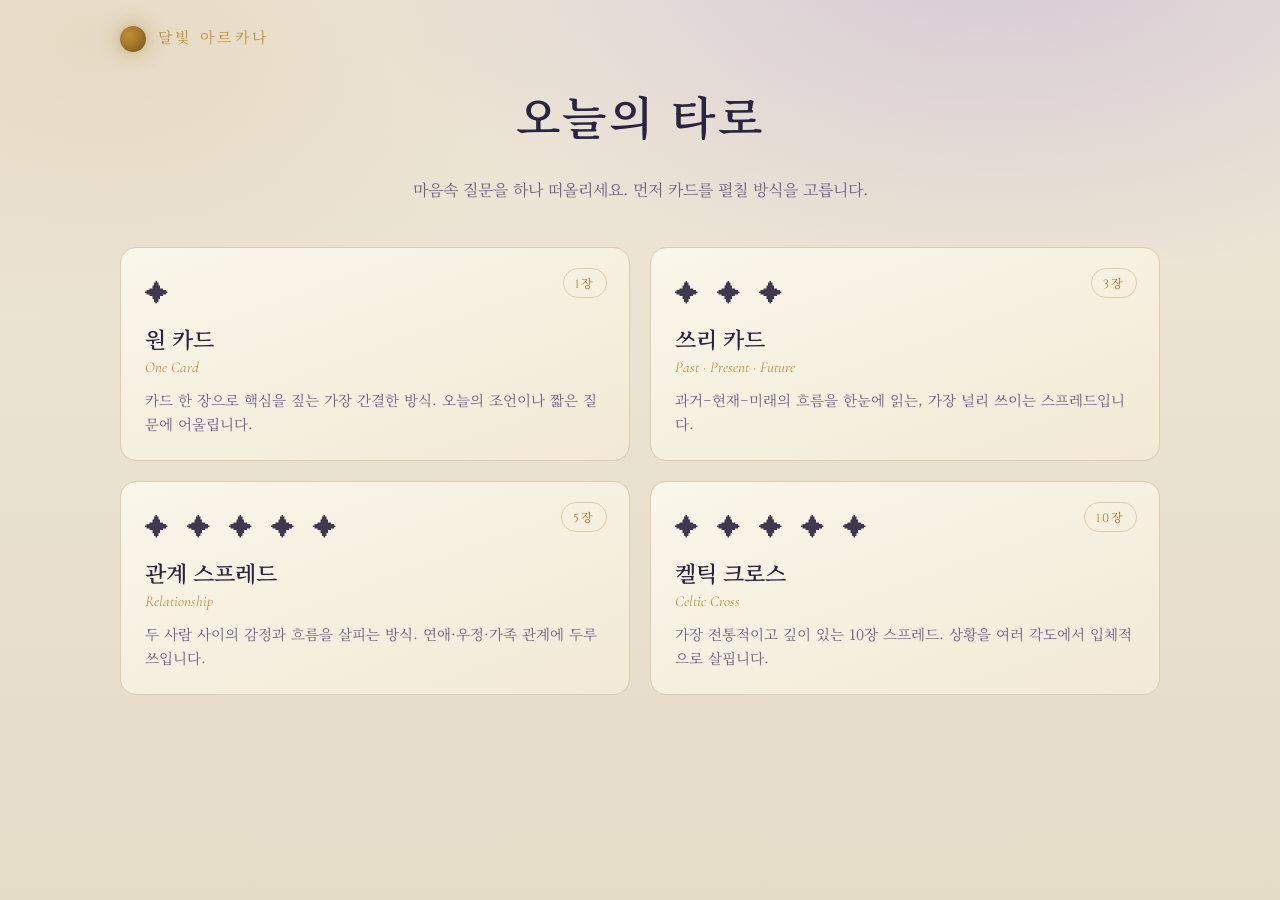
==== index.html @ e60c1a77 "HTML·CSS·JS 파일 분리 및 정리 - 단일 index.html 을 index.html / css/style.css / js/data.js / js/app.js 로 분리 - " ====
<!doctype html>
<html lang="ko">
<head>
<meta charset="utf-8">
<meta name="viewport" content="width=device-width, initial-scale=1">
<title>달빛 아르카나</title>
<meta name="description" content="스프레드를 고르고 고민을 적은 뒤, 카드를 직접 뽑아 한 장씩 해석과 총평을 받아보는 타로 리딩 사이트.">
<link rel="preconnect" href="https://fonts.googleapis.com">
<link rel="preconnect" href="https://fonts.gstatic.com" crossorigin>
<link href="https://fonts.googleapis.com/css2?family=Cinzel:wght@500;600&family=Cormorant+Garamond:ital,wght@0,500;0,600;1,500;1,600&family=Noto+Serif+KR:wght@300;400;600&family=Noto+Sans+KR:wght@400;500;700&display=swap" rel="stylesheet">
<link rel="stylesheet" href="css/style.css">
</head>
<body>
<div class="wrap">
  <header>
    <div class="brand"><span class="moon" aria-hidden="true"></span>달빛 아르카나</div>
    <button class="home-link" id="homeBtn" hidden>처음으로</button>
  </header>

  <!-- 1. 스프레드 선택 -->
  <section class="screen active" id="screen-spread">
    <div class="intro">
      <h1>오늘의 타로</h1>
      <p class="lede">마음속 질문을 하나 떠올리세요. 먼저 카드를 펼칠 방식을 고릅니다.</p>
    </div>
    <div class="spreads" id="spreadGrid"></div>
  </section>

  <!-- 2. 주제 입력 -->
  <section class="screen" id="screen-topic">
    <div class="topic-wrap panel">
      <div class="eyebrow" id="topicTag"></div>
      <h2 id="topicName"></h2>
      <p class="lede" id="topicDesc"></p>
      <ul class="pos-preview" id="topicPositions"></ul>
      <label class="field-label" for="topicInput">지금의 상황 · 고민거리</label>
      <textarea id="topicInput" placeholder="예) 지금 다니는 회사를 그만두고 새 일을 시작해도 될지 고민입니다. / 그 사람과의 관계가 앞으로 어떻게 흘러갈지 궁금해요."></textarea>
      <div class="btn-row">
        <button class="btn" id="startBtn">카드 펼치기</button>
        <button class="btn ghost" id="backToSpread">다른 방식 고르기</button>
      </div>
    </div>
  </section>

  <!-- 3. 카드 고르기 -->
  <section class="screen" id="screen-pick">
    <div class="pick-head">
      <div>
        <div class="eyebrow" id="pickTag"></div>
        <h2 id="pickName" style="font-size:24px"></h2>
      </div>
      <div class="progress" id="pickProgress"></div>
    </div>
    <div class="slots" id="slotRow"></div>

    <div id="shuffleBox">
      <div class="shuffle-stage" id="shuffleStage" aria-hidden="true">
        <div class="s-card"><div class="cardback"><span>✦</span></div></div>
        <div class="s-card"><div class="cardback"><span>✦</span></div></div>
        <div class="s-card"><div class="cardback"><span>✦</span></div></div>
        <div class="s-card"><div class="cardback"><span>✦</span></div></div>
        <div class="s-card"><div class="cardback"><span>✦</span></div></div>
        <div class="s-card"><div class="cardback"><span>✦</span></div></div>
        <div class="s-card"><div class="cardback"><span>✦</span></div></div>
      </div>
      <p class="shuffle-note" id="shuffleNote">카드를 섞는 중…</p>
    </div>

    <div id="fanBox" hidden>
      <div class="fan-scroll"><div class="fan" id="fan"></div></div>
      <p class="fan-hint" id="fanHint">카드를 좌우로 넘겨 보고, 마음이 가는 카드를 고르세요.</p>
      <div class="btn-row" style="justify-content:center">
        <button class="btn" id="revealBtn" disabled>해석 보기</button>
        <button class="btn ghost" id="reshuffleBtn">다시 섞기</button>
      </div>
    </div>
  </section>

  <!-- 4. 해석 -->
  <section class="screen" id="screen-reading">
    <div class="reading-head">
      <div class="eyebrow" id="readTag"></div>
      <h2 id="readName"></h2>
      <div class="reading-topic" id="readTopic"></div>
      <div class="skip-row"><button class="btn ghost" id="skipBtn">전체 해석 바로 보기</button></div>
    </div>
    <div id="readingList"></div>
    <div class="summary" id="summaryBox">
      <div class="eyebrow">총평</div>
      <h2>카드가 전하는 전체 흐름</h2>
      <div id="summaryText"></div>
    </div>
    <div class="reading-actions">
      <button class="btn" id="againBtn">새로운 질문으로 다시 보기</button>
    </div>
  </section>
</div>

<script src="js/data.js"></script>
<script src="js/app.js"></script>
</body>
</html>
---- css/style.css ----
:root{
  --bg:#141019; --bg2:#0d0a13; --surface:#1e1830; --surface2:#281f3d; --line:#3b3055;
  --ink:#ece7f5; --muted:#a99cc4; --gold:#cda75a; --gold-bright:#edcb7d;
  --shadow:rgba(0,0,0,.55);
  --suit-major:#8360c9; --suit-wands:#c65a38; --suit-cups:#3f7fc4; --suit-swords:#7f8a9e; --suit-pentacles:#4a9e6f;
  --f-display:'Cinzel','Noto Serif KR',serif;
  --f-card:'Cormorant Garamond','Noto Serif KR',serif;
  --f-body:'Noto Serif KR',Georgia,'Times New Roman',serif;
  --f-ui:'Noto Sans KR',system-ui,-apple-system,sans-serif;
}
@media (prefers-color-scheme: light){
  :root:not([data-theme="dark"]){
    --bg:#efe8d9; --bg2:#e4dcc7; --surface:#faf6ea; --surface2:#f2ead6; --line:#dccdac;
    --ink:#2b2440; --muted:#6d6285; --gold:#a5762c; --gold-bright:#c18f36;
    --shadow:rgba(90,68,24,.18);
  }
}
:root[data-theme="light"]{
  --bg:#efe8d9; --bg2:#e4dcc7; --surface:#faf6ea; --surface2:#f2ead6; --line:#dccdac;
  --ink:#2b2440; --muted:#6d6285; --gold:#a5762c; --gold-bright:#c18f36;
  --shadow:rgba(90,68,24,.18);
}

*{box-sizing:border-box}
html,body{margin:0}
body{
  background:
    radial-gradient(1100px 600px at 78% -8%, color-mix(in srgb, var(--suit-major) 24%, transparent), transparent 60%),
    radial-gradient(900px 520px at 8% 4%, color-mix(in srgb, var(--gold) 12%, transparent), transparent 55%),
    linear-gradient(var(--bg), var(--bg2));
  background-attachment:fixed;
  color:var(--ink); font-family:var(--f-body); line-height:1.7;
  min-height:100vh; -webkit-font-smoothing:antialiased;
}
.wrap{max-width:1080px; margin:0 auto; padding:26px 20px 90px}

/* ---- header ---- */
header{display:flex; align-items:center; justify-content:space-between; gap:16px; margin-bottom:30px}
.brand{display:flex; align-items:center; gap:12px; font-family:var(--f-display); letter-spacing:.22em;
  font-size:15px; color:var(--gold-bright); text-transform:uppercase}
.brand .moon{width:26px;height:26px;border-radius:50%;
  background:radial-gradient(circle at 34% 34%, var(--gold-bright), var(--gold) 45%, #6b4e1e 100%);
  box-shadow:0 0 18px color-mix(in srgb, var(--gold) 55%, transparent)}
.home-link{font-family:var(--f-ui); font-size:12.5px; letter-spacing:.14em; text-transform:uppercase;
  color:var(--muted); background:none; border:1px solid var(--line); border-radius:999px;
  padding:7px 15px; cursor:pointer; transition:.2s}
.home-link:hover{color:var(--ink); border-color:var(--gold)}
.home-link[hidden]{display:none}

h1,h2,h3{font-family:var(--f-display); font-weight:600; text-wrap:balance; margin:0}
.eyebrow{font-family:var(--f-ui); font-size:12px; letter-spacing:.32em; text-transform:uppercase;
  color:var(--gold); margin-bottom:14px}
.lede{color:var(--muted); font-size:16px; max-width:56ch}

.screen{display:none; animation:fade .5s ease}
.screen.active{display:block}
@keyframes fade{from{opacity:0; transform:translateY(10px)} to{opacity:1; transform:none}}

/* ---- spread selection ---- */
.intro{text-align:center; margin-bottom:44px}
.intro h1{font-size:clamp(30px,5vw,46px); letter-spacing:.06em}
.intro .lede{margin:16px auto 0}
.spreads{display:grid; grid-template-columns:repeat(2,1fr); gap:20px}
@media (max-width:640px){.spreads{grid-template-columns:1fr}}
.spread-card{position:relative; text-align:left; cursor:pointer; color:inherit;
  background:linear-gradient(160deg, var(--surface), var(--surface2));
  border:1px solid var(--line); border-radius:16px; padding:26px 24px 24px;
  font-family:inherit; transition:transform .22s ease, border-color .22s ease, box-shadow .22s ease}
.spread-card:hover{transform:translateY(-4px); border-color:var(--gold);
  box-shadow:0 18px 40px -22px var(--shadow)}
.spread-card:focus-visible{outline:2px solid var(--gold-bright); outline-offset:3px}
.spread-card .count{position:absolute; top:20px; right:22px; font-family:var(--f-display);
  font-size:12px; letter-spacing:.16em; color:var(--gold); border:1px solid var(--line);
  border-radius:999px; padding:5px 11px}
.spread-card .glyphs{font-size:24px; letter-spacing:6px; margin-bottom:14px; opacity:.9}
.spread-card h3{font-size:22px; margin-bottom:2px}
.spread-card .tag{font-family:var(--f-card); font-style:italic; font-size:15px; color:var(--gold-bright); margin-bottom:12px}
.spread-card p{margin:0; font-size:14.5px; color:var(--muted); line-height:1.65}

/* ---- topic ---- */
.panel{background:linear-gradient(160deg,var(--surface),var(--surface2));
  border:1px solid var(--line); border-radius:18px; padding:34px 30px}
.topic-wrap{max-width:640px; margin:0 auto}
.topic-wrap h2{font-size:26px; margin-bottom:6px}
.pos-preview{list-style:none; padding:0; margin:22px 0 6px; display:flex; flex-wrap:wrap; gap:8px}
.pos-preview li{font-family:var(--f-ui); font-size:12px; letter-spacing:.06em; color:var(--muted);
  border:1px solid var(--line); border-radius:999px; padding:5px 12px}
label.field-label{display:block; font-family:var(--f-ui); font-size:12.5px; letter-spacing:.18em;
  text-transform:uppercase; color:var(--gold); margin:26px 0 10px}
textarea{width:100%; min-height:120px; resize:vertical; background:var(--bg2);
  border:1px solid var(--line); border-radius:12px; padding:14px 15px; color:var(--ink);
  font-family:var(--f-body); font-size:15.5px; line-height:1.7}
textarea:focus{outline:none; border-color:var(--gold)}
.btn-row{display:flex; gap:12px; margin-top:24px; flex-wrap:wrap}
button.btn{font-family:var(--f-ui); font-size:13px; letter-spacing:.14em; text-transform:uppercase;
  border-radius:999px; padding:13px 26px; cursor:pointer; border:1px solid var(--gold);
  background:var(--gold); color:#1c1508; font-weight:700; transition:.2s}
button.btn:hover{background:var(--gold-bright); border-color:var(--gold-bright)}
button.btn.ghost{background:none; color:var(--ink); border-color:var(--line); font-weight:500}
button.btn.ghost:hover{border-color:var(--gold); color:var(--gold-bright)}
button.btn:disabled{opacity:.4; cursor:not-allowed}
button.btn:focus-visible{outline:2px solid var(--gold-bright); outline-offset:3px}

/* ---- card faces ---- */
.tcard{position:relative; aspect-ratio:5/8.6; border-radius:11px; border:1px solid var(--gold);
  background:#1a1326; overflow:hidden; box-shadow:0 10px 26px -14px rgba(0,0,0,.7)}
.tcard::before{content:""; position:absolute; inset:4px; border:1px solid color-mix(in srgb,var(--gold) 55%, transparent);
  border-radius:7px; pointer-events:none}
.tcard .tcard-inner{position:absolute; inset:0; display:flex; flex-direction:column;
  align-items:center; justify-content:center; gap:6px; padding:12px 8px; text-align:center;
  background:
    radial-gradient(circle at 50% 16%, color-mix(in srgb, var(--suit) 60%, #171022), #120d1c 78%);
  color:#f4eefb}
.tcard.reversed .tcard-inner{transform:rotate(180deg)}
.tcard-glyph{font-size:min(9vw,42px); line-height:1; filter:drop-shadow(0 2px 6px rgba(0,0,0,.5))}
.tcard-name{font-family:var(--f-card); font-weight:600; font-size:15px; letter-spacing:.02em}
.tcard-en{font-family:var(--f-card); font-style:italic; font-size:11px; color:#d9c9f0; opacity:.8}
.tcard-corner{position:absolute; font-family:var(--f-display); font-size:10px; color:var(--gold-bright); letter-spacing:.05em}
.tcard-corner.tl{top:9px; left:10px}
.tcard-corner.br{bottom:9px; right:10px}
.suit-major{--suit:var(--suit-major)} .suit-wands{--suit:var(--suit-wands)}
.suit-cups{--suit:var(--suit-cups)} .suit-swords{--suit:var(--suit-swords)}
.suit-pentacles{--suit:var(--suit-pentacles)}

.cardback{position:absolute; inset:0; border-radius:11px; border:1px solid var(--gold);
  background:
    repeating-linear-gradient(45deg, color-mix(in srgb,var(--suit-major) 30%, #140f20) 0 7px, #120d1c 7px 14px);
  display:flex; align-items:center; justify-content:center}
.cardback::before{content:""; position:absolute; inset:5px; border:1px solid color-mix(in srgb,var(--gold) 50%, transparent); border-radius:7px}
.cardback span{font-size:24px; color:var(--gold-bright); text-shadow:0 0 14px color-mix(in srgb,var(--gold) 60%, transparent)}

/* ---- pick screen ---- */
.pick-head{display:flex; align-items:flex-end; justify-content:space-between; gap:16px; flex-wrap:wrap; margin-bottom:18px}
.progress{font-family:var(--f-display); font-size:15px; color:var(--gold-bright); letter-spacing:.08em}
.slots{display:flex; flex-wrap:wrap; gap:10px; justify-content:center; margin:8px 0 22px}
.slot{width:74px}
@media (max-width:520px){.slot{width:58px}}
.slot .slot-frame{position:relative; aspect-ratio:5/8.6; border:1px dashed color-mix(in srgb,var(--gold) 55%, transparent);
  border-radius:11px; background:color-mix(in srgb,var(--surface) 60%, transparent)}
.slot.filled .slot-frame{border-style:solid; border-color:var(--gold)}
.slot .slot-label{font-family:var(--f-ui); font-size:10.5px; letter-spacing:.03em; color:var(--muted);
  text-align:center; margin-top:7px; line-height:1.35}
.slot .cardback{animation:pop .4s cubic-bezier(.2,1.4,.4,1)}
@keyframes pop{from{transform:scale(.4); opacity:0} to{transform:scale(1); opacity:1}}

.shuffle-stage{position:relative; height:190px; display:flex; align-items:center; justify-content:center; margin:10px 0 4px}
.shuffle-stage .s-card{position:absolute; width:110px; aspect-ratio:5/8.6}
.shuffle-stage.go .s-card{animation:riffle 1.5s ease-in-out}
.shuffle-stage .s-card:nth-child(1){animation-delay:0s}
.shuffle-stage .s-card:nth-child(2){animation-delay:.06s}
.shuffle-stage .s-card:nth-child(3){animation-delay:.12s}
.shuffle-stage .s-card:nth-child(4){animation-delay:.18s}
.shuffle-stage .s-card:nth-child(5){animation-delay:.24s}
.shuffle-stage .s-card:nth-child(6){animation-delay:.30s}
.shuffle-stage .s-card:nth-child(7){animation-delay:.36s}
@keyframes riffle{
  0%{transform:translateX(0) rotate(0)}
  25%{transform:translateX(-120px) rotate(-13deg)}
  50%{transform:translateX(120px) rotate(13deg)}
  75%{transform:translateX(-42px) rotate(-5deg)}
  100%{transform:translateX(0) rotate(0)}
}
.shuffle-note{text-align:center; color:var(--muted); font-family:var(--f-card); font-style:italic; font-size:16px}

.fan-scroll{overflow-x:auto; overflow-y:hidden; padding:44px 0 20px; margin:0 -20px;
  scrollbar-width:thin; scrollbar-color:var(--line) transparent}
.fan{display:flex; padding:0 max(20px, calc(50% - 720px)); width:max-content; margin:0 auto}
.fan .fan-card{flex:0 0 auto; width:86px; margin-left:-46px; border:none; background:none; padding:0;
  cursor:pointer; transform-origin:bottom center;
  transform:rotate(var(--r,0deg)) translateY(var(--ty,0px));
  transition:transform .22s ease}
@media (max-width:520px){.fan .fan-card{width:66px; margin-left:-38px}}
.fan .fan-card:first-child{margin-left:0}
.fan .fan-card:hover,.fan .fan-card:focus-visible{transform:translateY(-34px) rotate(var(--r,0deg)) scale(1.05); outline:none; z-index:5}
.fan .fan-card .tcard{border-color:var(--gold)}
.fan .fan-card.taken{transform:translateY(-170px) scale(.35) rotate(var(--r,0deg)); opacity:0; pointer-events:none}
.fan-hint{text-align:center; color:var(--muted); font-size:13.5px; font-family:var(--f-ui); letter-spacing:.03em}

/* ---- reading ---- */
.reading-head{margin-bottom:30px}
.reading-head h2{font-size:clamp(24px,4vw,34px); letter-spacing:.05em}
.reading-topic{margin-top:12px; font-family:var(--f-card); font-style:italic; font-size:18px; color:var(--gold-bright)}
.reading-row{display:grid; grid-template-columns:170px 1fr; gap:26px; align-items:start;
  padding:26px 0; border-top:1px solid var(--line); opacity:0; transform:translateY(16px);
  transition:opacity .6s ease, transform .6s ease}
.reading-row.shown{opacity:1; transform:none}
.reading-row:first-of-type{border-top:none}
@media (max-width:600px){.reading-row{grid-template-columns:110px 1fr; gap:16px}}

.flip{perspective:1100px}
.flip-inner{position:relative; aspect-ratio:5/8.6; transform-style:preserve-3d;
  transition:transform .9s cubic-bezier(.2,.7,.2,1)}
.flip.revealed .flip-inner{transform:rotateY(180deg)}
.flip-face{position:absolute; inset:0; backface-visibility:hidden; border-radius:11px}
.flip-front{transform:rotateY(180deg)}

.reading-pos{font-family:var(--f-display); font-size:13px; letter-spacing:.18em; text-transform:uppercase; color:var(--gold)}
.reading-meta{display:flex; align-items:baseline; gap:12px; flex-wrap:wrap; margin:8px 0 12px}
.reading-cardname{font-family:var(--f-card); font-size:24px; font-weight:600}
.reading-en{font-family:var(--f-card); font-style:italic; font-size:14px; color:var(--muted)}
.pill{font-family:var(--f-ui); font-size:10.5px; letter-spacing:.14em; text-transform:uppercase;
  padding:4px 10px; border-radius:999px; border:1px solid currentColor}
.pill.upright{color:#6fca9b} .pill.reversed{color:#e0a3b4}
.reading-body{margin:0; font-size:16px; color:var(--ink); max-width:60ch}

.summary{margin-top:40px; background:linear-gradient(160deg,var(--surface),var(--surface2));
  border:1px solid var(--gold); border-radius:18px; padding:32px 30px; opacity:0; transform:translateY(16px);
  transition:opacity .6s, transform .6s}
.summary.shown{opacity:1; transform:none}
.summary .eyebrow{margin-bottom:10px}
.summary h2{font-size:24px; margin-bottom:14px}
.summary p{margin:0 0 12px; font-size:15.5px; color:var(--ink)}
.summary p:last-child{margin-bottom:0; color:var(--muted); font-style:italic; font-family:var(--f-card); font-size:17px}

.skip-row{margin:20px 0 0}
.reading-actions{display:flex; gap:12px; margin-top:34px; flex-wrap:wrap}

@media (prefers-reduced-motion: reduce){
  *{animation-duration:.001s !important; transition-duration:.001s !important}
  .screen{animation:none}
}
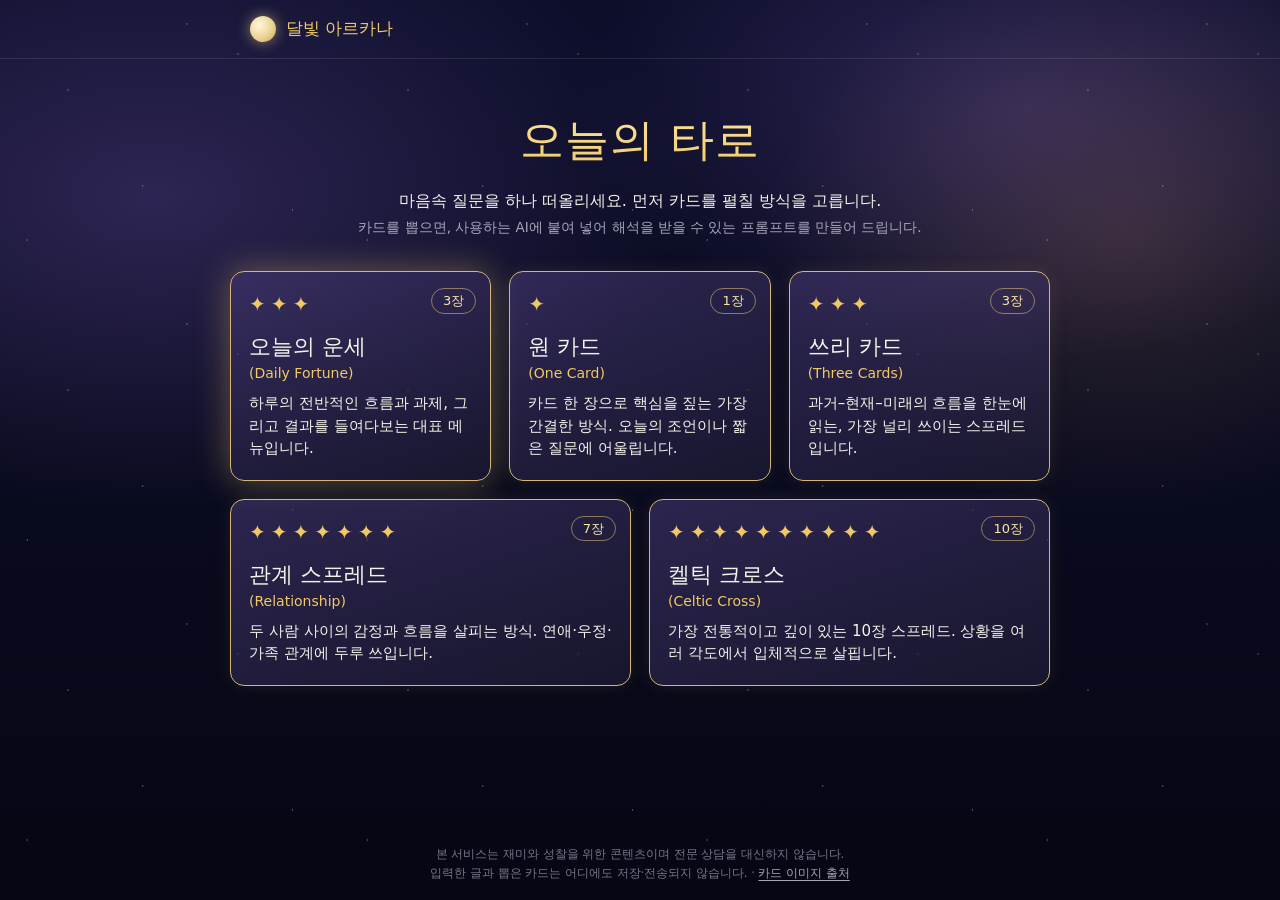
==== commit 3cae3fa5: "v.1.0.0 프롬프트 복사 방식으로 사이트 구현 (메뉴 5종)" ====
--- a/index.html
+++ b/index.html
@@ -4,99 +4,31 @@
 <meta charset="utf-8">
 <meta name="viewport" content="width=device-width, initial-scale=1">
 <title>달빛 아르카나</title>
-<meta name="description" content="스프레드를 고르고 고민을 적은 뒤, 카드를 직접 뽑아 한 장씩 해석과 총평을 받아보는 타로 리딩 사이트.">
-<link rel="preconnect" href="https://fonts.googleapis.com">
-<link rel="preconnect" href="https://fonts.gstatic.com" crossorigin>
-<link href="https://fonts.googleapis.com/css2?family=Cinzel:wght@500;600&family=Cormorant+Garamond:ital,wght@0,500;0,600;1,500;1,600&family=Noto+Serif+KR:wght@300;400;600&family=Noto+Sans+KR:wght@400;500;700&display=swap" rel="stylesheet">
+<meta name="description" content="카드를 직접 뽑고, AI에 붙여 넣을 타로 해석 프롬프트를 받아 가는 타로 사이트.">
+<meta name="referrer" content="no-referrer">
+<link rel="icon" href="data:,"><!-- 파비콘은 B가 제공하면 교체 -->
+<link rel="stylesheet" href="css/tokens.css">
 <link rel="stylesheet" href="css/style.css">
 </head>
 <body>
-<div class="wrap">
-  <header>
+<header class="topbar">
+  <div class="topbar-in">
     <div class="brand"><span class="moon" aria-hidden="true"></span>달빛 아르카나</div>
-    <button class="home-link" id="homeBtn" hidden>처음으로</button>
-  </header>
+    <button class="home-link" id="homeBtn" type="button" hidden>처음으로</button>
+  </div>
+</header>
 
-  <!-- 1. 스프레드 선택 -->
-  <section class="screen active" id="screen-spread">
-    <div class="intro">
-      <h1>오늘의 타로</h1>
-      <p class="lede">마음속 질문을 하나 떠올리세요. 먼저 카드를 펼칠 방식을 고릅니다.</p>
-    </div>
-    <div class="spreads" id="spreadGrid"></div>
-  </section>
+<main id="app" class="stage">
+  <p class="loading">카드를 준비하는 중…</p>
+</main>
 
-  <!-- 2. 주제 입력 -->
-  <section class="screen" id="screen-topic">
-    <div class="topic-wrap panel">
-      <div class="eyebrow" id="topicTag"></div>
-      <h2 id="topicName"></h2>
-      <p class="lede" id="topicDesc"></p>
-      <ul class="pos-preview" id="topicPositions"></ul>
-      <label class="field-label" for="topicInput">지금의 상황 · 고민거리</label>
-      <textarea id="topicInput" placeholder="예) 지금 다니는 회사를 그만두고 새 일을 시작해도 될지 고민입니다. / 그 사람과의 관계가 앞으로 어떻게 흘러갈지 궁금해요."></textarea>
-      <div class="btn-row">
-        <button class="btn" id="startBtn">카드 펼치기</button>
-        <button class="btn ghost" id="backToSpread">다른 방식 고르기</button>
-      </div>
-    </div>
-  </section>
+<footer class="foot">
+  <p>본 서비스는 재미와 성찰을 위한 콘텐츠이며 전문 상담을 대신하지 않습니다.</p>
+  <p>입력한 글과 뽑은 카드는 어디에도 저장·전송되지 않습니다. · <a href="assets/decks/rws/CREDITS.md">카드 이미지 출처</a></p>
+</footer>
 
-  <!-- 3. 카드 고르기 -->
-  <section class="screen" id="screen-pick">
-    <div class="pick-head">
-      <div>
-        <div class="eyebrow" id="pickTag"></div>
-        <h2 id="pickName" style="font-size:24px"></h2>
-      </div>
-      <div class="progress" id="pickProgress"></div>
-    </div>
-    <div class="slots" id="slotRow"></div>
-
-    <div id="shuffleBox">
-      <div class="shuffle-stage" id="shuffleStage" aria-hidden="true">
-        <div class="s-card"><div class="cardback"><span>✦</span></div></div>
-        <div class="s-card"><div class="cardback"><span>✦</span></div></div>
-        <div class="s-card"><div class="cardback"><span>✦</span></div></div>
-        <div class="s-card"><div class="cardback"><span>✦</span></div></div>
-        <div class="s-card"><div class="cardback"><span>✦</span></div></div>
-        <div class="s-card"><div class="cardback"><span>✦</span></div></div>
-        <div class="s-card"><div class="cardback"><span>✦</span></div></div>
-      </div>
-      <p class="shuffle-note" id="shuffleNote">카드를 섞는 중…</p>
-    </div>
-
-    <div id="fanBox" hidden>
-      <div class="fan-scroll"><div class="fan" id="fan"></div></div>
-      <p class="fan-hint" id="fanHint">카드를 좌우로 넘겨 보고, 마음이 가는 카드를 고르세요.</p>
-      <div class="btn-row" style="justify-content:center">
-        <button class="btn" id="revealBtn" disabled>해석 보기</button>
-        <button class="btn ghost" id="reshuffleBtn">다시 섞기</button>
-      </div>
-    </div>
-  </section>
-
-  <!-- 4. 해석 -->
-  <section class="screen" id="screen-reading">
-    <div class="reading-head">
-      <div class="eyebrow" id="readTag"></div>
-      <h2 id="readName"></h2>
-      <div class="reading-topic" id="readTopic"></div>
-      <div class="skip-row"><button class="btn ghost" id="skipBtn">전체 해석 바로 보기</button></div>
-    </div>
-    <div id="readingList"></div>
-    <div class="summary" id="summaryBox">
-      <div class="eyebrow">총평</div>
-      <h2>카드가 전하는 전체 흐름</h2>
-      <div id="summaryText"></div>
-    </div>
-    <div class="reading-actions">
-      <button class="btn" id="againBtn">새로운 질문으로 다시 보기</button>
-    </div>
-  </section>
-</div>
-
-<script src="js/data.js"></script>
+<noscript><p class="loading">이 사이트는 자바스크립트를 켜야 사용할 수 있습니다.</p></noscript>
+<script src="js/engine/index.js"></script>
 <script src="js/app.js"></script>
 </body>
 </html>
--- a/css/tokens.css
+++ b/css/tokens.css
@@ -0,0 +1,46 @@
+/* 달빛 아르카나 — 디자인 토큰
+ * 참고 이미지(assets/ui/s1~s4)에서 눈으로 맞춘 근사치. 색·글꼴의 최종 값은 B가 확정한다.
+ * 화면 스타일(style.css)은 여기의 변수만 참조한다.
+ */
+:root{
+  /* 바탕 */
+  --bg-0:#060714;
+  --bg-1:#0c0e2a;
+  --nebula-1:rgba(112,84,170,.34);
+  --nebula-2:rgba(196,140,96,.20);
+
+  /* 패널·테두리 */
+  --panel:rgba(40,38,60,.74);
+  --panel-border:#d6b676;
+  --panel-glow:rgba(240,201,101,.16);
+
+  /* 금색 */
+  --gold-hi:#fbe6a2;
+  --gold:#f0c965;
+  --gold-lo:#d99a2b;
+  --on-gold:#2a1c05;
+
+  /* 글자 */
+  --text:#f5f2ea;
+  --text-dim:#a8a5b9;
+  --text-faint:#77758a;
+
+  /* 카드 */
+  --slot:rgba(255,255,255,.10);
+  --slot-border:rgba(255,255,255,.38);
+  --violet:#2c2050;
+  --violet-hi:#4a3486;
+  --card-ratio:500/860;
+
+  /* 모양 */
+  --radius-panel:16px;
+  --radius-card:8px;
+  --radius-pill:999px;
+
+  /* 글꼴 — 외부에서 불러오지 않고 기기 글꼴 사용. 글꼴 파일을 쓸 경우 assets/fonts/ 에 넣고 여기만 바꾼다 */
+  --font:"Noto Sans KR","Malgun Gothic","Apple SD Gothic Neo",system-ui,sans-serif;
+
+  /* 움직임 */
+  --t-fast:.18s;
+  --t-flip:.55s;
+}
--- a/css/style.css
+++ b/css/style.css
@@ -1,221 +1,229 @@
-:root{
-  --bg:#141019; --bg2:#0d0a13; --surface:#1e1830; --surface2:#281f3d; --line:#3b3055;
-  --ink:#ece7f5; --muted:#a99cc4; --gold:#cda75a; --gold-bright:#edcb7d;
-  --shadow:rgba(0,0,0,.55);
-  --suit-major:#8360c9; --suit-wands:#c65a38; --suit-cups:#3f7fc4; --suit-swords:#7f8a9e; --suit-pentacles:#4a9e6f;
-  --f-display:'Cinzel','Noto Serif KR',serif;
-  --f-card:'Cormorant Garamond','Noto Serif KR',serif;
-  --f-body:'Noto Serif KR',Georgia,'Times New Roman',serif;
-  --f-ui:'Noto Sans KR',system-ui,-apple-system,sans-serif;
+/* 달빛 아르카나 — 화면 스타일. 색·모양 값은 tokens.css 의 변수만 쓴다. */
+*{box-sizing:border-box}
+html{-webkit-text-size-adjust:100%}
+body{margin:0;min-height:100vh;display:flex;flex-direction:column;color:var(--text);font-family:var(--font);line-height:1.5;background:var(--bg-0)}
+/* 배경은 화면에 고정된 층으로 그린다(모바일 브라우저에서 background-attachment:fixed 가 불안정하기 때문). B의 배경 이미지가 생기면 이 층만 교체 */
+body::before,body::after{content:"";position:fixed;inset:0;pointer-events:none;z-index:0}
+body::before{background:
+    radial-gradient(60% 50% at 12% 22%,var(--nebula-1),transparent 70%),
+    radial-gradient(40% 45% at 88% 26%,var(--nebula-2),transparent 70%),
+    radial-gradient(50% 40% at 80% 12%,var(--nebula-1),transparent 70%),
+    linear-gradient(180deg,var(--bg-1),var(--bg-0))}
+body::after{opacity:.55;
+  background-image:radial-gradient(1px 1px at 20% 30%,#fff,transparent),radial-gradient(1px 1px at 70% 18%,#fff,transparent),
+   radial-gradient(1px 1px at 42% 62%,#fff,transparent),radial-gradient(1px 1px at 86% 70%,#fff,transparent),
+   radial-gradient(1px 1px at 8% 80%,#fff,transparent),radial-gradient(1px 1px at 55% 8%,#fff,transparent);
+  background-size:340px 300px}
+button{font:inherit;color:inherit}
+a{color:var(--gold-hi);text-underline-offset:3px}
+:focus-visible{outline:2px solid var(--gold-hi);outline-offset:3px}
+[hidden]{display:none !important}
+
+/* ---------- 머리말 · 바닥글 ---------- */
+.topbar{position:relative;z-index:1;border-bottom:1px solid rgba(255,255,255,.10)}
+.topbar-in{display:flex;justify-content:space-between;align-items:center;max-width:820px;margin:0 auto;padding:14px 20px;min-height:58px}
+.brand{display:flex;align-items:center;gap:10px;color:var(--gold);font-size:17px}
+.moon{width:26px;height:26px;border-radius:50%;background:radial-gradient(circle at 35% 35%,#fff7dc,#e9cf8e 60%,#b99a55);box-shadow:0 0 14px rgba(246,217,138,.55)}
+.home-link{background:none;border:0;padding:10px 4px;cursor:pointer;color:var(--gold);font-size:14px;text-decoration:underline;text-underline-offset:3px}
+.stage{position:relative;z-index:1;flex:1;padding:22px 16px 18px}
+.foot{position:relative;z-index:1;text-align:center;color:var(--text-faint);font-size:11.5px;padding:0 12px 16px}
+.foot p{margin:2px 0}
+.foot a{color:var(--text-dim)}
+.loading{text-align:center;color:var(--text-dim);padding:60px 0}
+.error{max-width:560px;margin:40px auto;text-align:center;color:var(--text)}
+.error code{color:var(--gold-hi)}
+
+/* ---------- 공통 글자 ---------- */
+.title{margin:0;text-align:center;font-size:34px;font-weight:500;letter-spacing:.02em;
+  background:linear-gradient(180deg,var(--gold-hi),var(--gold));-webkit-background-clip:text;background-clip:text;color:transparent}
+.title:focus{outline:none}
+.sub{text-align:center;color:var(--gold);font-size:18px;margin:2px 0 0}
+.lead{text-align:center;color:var(--gold-hi);font-size:16px;margin:14px 0 0}
+.hint{text-align:center;color:var(--text-dim);font-size:13px;margin:6px 0 0}
+.guide{text-align:center;color:var(--gold);font-weight:700;font-size:16px;margin:10px 0 0}
+
+/* ---------- 패널 ---------- */
+.panel{position:relative;max-width:980px;margin:0 auto;padding:26px 30px 28px;border-radius:var(--radius-panel);
+  background:var(--panel);border:1.5px solid var(--panel-border);
+  box-shadow:0 0 0 1px rgba(214,182,118,.18),0 0 34px var(--panel-glow);backdrop-filter:blur(8px);-webkit-backdrop-filter:blur(8px)}
+.panel.narrow{max-width:780px}
+
+/* ---------- 버튼 ---------- */
+.btns{display:flex;justify-content:center;gap:18px;flex-wrap:wrap;margin-top:22px}
+.btn{min-width:200px;min-height:56px;padding:0 28px;border-radius:var(--radius-pill);font-size:19px;cursor:pointer;transition:transform var(--t-fast),filter var(--t-fast)}
+.btn:hover:not([disabled]){transform:translateY(-1px);filter:brightness(1.06)}
+.btn.primary{border:0;color:var(--on-gold);background:linear-gradient(180deg,var(--gold-hi),var(--gold) 45%,var(--gold-lo));
+  box-shadow:0 0 22px rgba(240,201,101,.45),inset 0 1px 0 rgba(255,255,255,.6)}
+.btn.ghost{color:var(--gold-hi);background:rgba(10,10,24,.35);border:1.5px solid var(--panel-border);outline:1px solid rgba(214,182,118,.45);outline-offset:-6px}
+.btn.ghost:focus-visible{outline:2px solid var(--gold-hi);outline-offset:3px}
+.btn[disabled]{opacity:.45;cursor:default;box-shadow:none}
+
+/* ---------- S1 홈 ---------- */
+.home{max-width:820px;margin:0 auto;padding:26px 0 10px}
+.home .title{font-size:44px}
+.lede{text-align:center;color:var(--text);font-size:16px;margin:16px 0 0}
+.lede small{display:block;color:var(--text-dim);font-size:13.5px;margin-top:4px}
+.menu{display:grid;grid-template-columns:repeat(6,1fr);gap:18px;margin-top:34px}
+.menu-card{grid-column:span 2;position:relative;text-align:left;cursor:pointer;padding:20px 18px 20px;border-radius:14px;
+  background:linear-gradient(160deg,rgba(74,60,120,.55),rgba(30,28,54,.72));border:1.5px solid var(--panel-border);
+  box-shadow:0 0 18px rgba(240,201,101,.10);transition:transform var(--t-fast),box-shadow var(--t-fast)}
+.menu-card.wide{grid-column:span 3}
+.menu-card.featured{box-shadow:0 0 34px rgba(240,201,101,.38)}
+.menu-card:hover{transform:translateY(-3px);box-shadow:0 0 34px rgba(240,201,101,.38)}
+.menu-card .stars{color:var(--gold);font-size:20px;letter-spacing:5px;line-height:1.2;padding-right:54px;display:block;word-break:break-all}
+.menu-card .count{position:absolute;top:16px;right:14px;font-size:13px;color:var(--gold-hi);padding:2px 11px;border-radius:999px;border:1px solid rgba(214,182,118,.6)}
+.menu-card h2{margin:14px 0 0;font-size:22px;font-weight:500;color:var(--text)}
+.menu-card .en{display:block;color:var(--gold);font-size:14px}
+.menu-card p{margin:8px 0 0;font-size:15px;color:var(--text)}
+
+/* ---------- 카드 ---------- */
+.c{position:relative;width:var(--cw);aspect-ratio:var(--card-ratio);border-radius:var(--radius-card);flex:none}
+.c.slot{background:var(--slot);border:1px solid var(--slot-border);box-shadow:inset 0 0 0 5px rgba(255,255,255,.03)}
+.c.slot::after{content:"";position:absolute;inset:16%;border:1px solid rgba(255,255,255,.22);border-radius:5px}
+.c.next{border:1.5px dashed var(--gold);box-shadow:0 0 16px rgba(240,201,101,.55)}
+.c.back{border:1.5px solid var(--panel-border);
+  background:radial-gradient(circle at 50% 50%,rgba(240,201,101,.28) 0 13%,transparent 14%),
+   radial-gradient(circle at 50% 22%,rgba(240,201,101,.22) 0 5%,transparent 6%),
+   radial-gradient(circle at 50% 78%,rgba(240,201,101,.22) 0 5%,transparent 6%),
+   radial-gradient(120% 90% at 50% 50%,var(--violet-hi),var(--violet) 70%)}
+.c.back::after{content:"";position:absolute;inset:7%;border:1px solid rgba(240,201,101,.5);border-radius:5px}
+.c.face{border:1.5px solid var(--panel-border);background:#111;box-shadow:0 4px 14px rgba(0,0,0,.5)}
+.c.face img{display:block;width:100%;height:100%;object-fit:cover;border-radius:6px}
+.c.face.rev img{transform:rotate(180deg)}
+.c.reveal{animation:flip var(--t-flip) ease backwards}
+@keyframes flip{from{transform:rotateY(90deg);opacity:0}to{transform:none;opacity:1}}
+.stack .c.over.reveal{animation-name:flip-over}
+@keyframes flip-over{from{transform:translate(-50%,-50%) rotate(90deg) rotateX(90deg);opacity:0}to{transform:translate(-50%,-50%) rotate(90deg);opacity:1}}
+.n{position:absolute;z-index:2;top:-9px;left:-9px;width:22px;height:22px;border-radius:50%;display:grid;place-items:center;
+  font-size:12px;font-weight:700;color:var(--on-gold);background:linear-gradient(180deg,var(--gold-hi),var(--gold-lo));box-shadow:0 0 0 2px rgba(12,14,42,.9)}
+.revtag{position:absolute;z-index:2;right:3px;bottom:3px;font-size:10px;padding:0 5px;border-radius:999px;background:rgba(12,14,42,.88);color:var(--gold-hi);border:1px solid var(--panel-border)}
+.pos{display:grid;justify-items:center;gap:7px;align-content:start}
+.lb{font-size:12.5px;color:var(--gold-hi);text-align:center;line-height:1.25;max-width:calc(var(--cw) + 34px)}
+
+/* 배치: 한 줄 (오늘의 운세 · 원 카드 · 쓰리 카드) */
+.lay-row{--cw:94px;display:flex;justify-content:center;gap:calc(var(--cw)*.8)}
+.lay-row .n{display:none}
+.lay-row .lb,.lay-row .nm{font-size:18px;color:var(--gold-hi);text-align:center;max-width:calc(var(--cw) + 70px)}
+.lay-row .pos{gap:10px}
+
+/* 배치: 관계 스프레드 7장 — 위 ③ / ①·② / ④·⑥·⑤ / 아래 ⑦ */
+.lay-rel{--cw:74px;display:grid;grid-template-columns:repeat(6,calc(var(--cw)/2 + 9px));justify-content:center;row-gap:14px;position:relative}
+.lay-rel .p3{grid-column:3/5;grid-row:1}
+.lay-rel .p1{grid-column:1/3;grid-row:2;transform:translateX(10px)}
+.lay-rel .p2{grid-column:5/7;grid-row:2;transform:translateX(-10px)}
+.lay-rel .p4{grid-column:1/3;grid-row:3}
+.lay-rel .p6{grid-column:3/5;grid-row:3}
+.lay-rel .p5{grid-column:5/7;grid-row:3}
+.lay-rel .p7{grid-column:3/5;grid-row:4}
+.lay-rel::before{content:"";position:absolute;left:50%;top:6%;bottom:8%;width:0;border-left:1px dashed rgba(240,201,101,.35)}
+.lay-rel .pos{position:relative}
+
+/* 배치: 켈틱 크로스 10장 — 십자 6장 + 세로 4장 */
+.lay-celtic{--cw:66px;display:flex;justify-content:center;align-items:center;gap:calc(var(--cw)*.55)}
+.cross{display:grid;grid-template-columns:repeat(3,calc(var(--cw) + 30px));row-gap:12px;position:relative}
+.cross .p5{grid-column:2;grid-row:1}.cross .p3{grid-column:1;grid-row:2}.cross .p1{grid-column:2;grid-row:2}
+.cross .p4{grid-column:3;grid-row:2}.cross .p6{grid-column:2;grid-row:3}
+.cross::before{content:"";position:absolute;left:6%;right:6%;top:50%;border-top:1px dashed rgba(240,201,101,.35)}
+.cross::after{content:"";position:absolute;top:5%;bottom:8%;left:50%;border-left:1px dashed rgba(240,201,101,.35)}
+.cross .pos{position:relative;z-index:1}
+.stack{position:relative}
+.stack .c.over{position:absolute;left:50%;top:50%;transform:translate(-50%,-50%) rotate(90deg);z-index:2;box-shadow:0 0 0 2px rgba(12,14,42,.85),0 4px 14px rgba(0,0,0,.6)}
+.stack .c.over.slot{background:rgba(60,56,90,.92)}
+.stack .c.over .n{left:auto;right:-9px;transform:rotate(-90deg)}
+.stack .c.over .revtag{transform:rotate(-90deg);right:-4px;bottom:10px}
+.staff{display:flex;flex-direction:column-reverse;gap:10px}
+.staff .pos{grid-template-columns:auto auto;align-items:center;justify-items:start;gap:10px}
+.staff .lb{text-align:left;max-width:92px}
+
+/* ---------- S2 입력 ---------- */
+.preview{margin:14px auto 0}
+.preview .lay-row,.preview .lay-rel,.preview .lay-celtic{--cw:30px}
+.preview .lb,.preview .nm{display:none}
+.preview .n,.preview .lay-row .n{display:grid;position:static;box-shadow:none;width:18px;height:18px;font-size:11px;background:none;color:var(--gold-hi);transform:none}
+.preview .c{display:grid;place-items:center}
+.preview .c.slot::after{display:none}
+.preview .lay-row{gap:10px}
+.preview .lay-rel{row-gap:6px}.preview .lay-rel::before{display:none}
+.preview .cross{row-gap:6px;grid-template-columns:repeat(3,calc(var(--cw) + 10px))}
+.preview .cross::before,.preview .cross::after{display:none}
+.preview .stack .c.over .n{transform:rotate(-90deg)}
+.preview .staff{gap:5px}.preview .staff .pos{grid-template-columns:auto}
+.chips{display:flex;flex-wrap:wrap;justify-content:center;gap:6px 8px;margin:14px auto 0;max-width:720px;padding:0;list-style:none}
+.chip{font-size:13px;color:var(--text);padding:3px 11px;border-radius:999px;border:1px solid rgba(214,182,118,.45);background:rgba(10,10,24,.3)}
+.chip b{color:var(--gold);font-weight:600;margin-right:4px}
+.field{position:relative;margin-top:14px}
+.field textarea{display:block;width:100%;min-height:128px;resize:vertical;padding:14px 16px 30px;border-radius:14px;border:1.5px solid var(--panel-border);
+  background:rgba(255,255,255,.07);color:var(--text);font:inherit;font-size:16px}
+.field textarea::placeholder{color:var(--text-dim)}
+.field .counter{position:absolute;right:14px;bottom:8px;color:var(--text-dim);font-size:13px;pointer-events:none}
+.priv{color:var(--text);font-size:13.5px;margin:8px 0 0}
+
+/* ---------- S3 카드 선택 ---------- */
+.slots{margin-top:20px}
+.fanwrap{overflow-x:auto;padding:30px 6px 16px;margin-top:10px;scrollbar-color:var(--panel-border) transparent}
+.fan{--cw:54px;display:flex;justify-content:center;min-width:max-content;margin:0 auto}
+.fan-card{background:none;border:0;padding:0;cursor:pointer;margin-left:calc(var(--cw) * -.82);transform:rotate(var(--r));transform-origin:50% 320%;
+  transition:transform var(--t-fast);border-radius:var(--radius-card)}
+.fan-card .c{display:block}
+.fan-card:first-child{margin-left:0}
+.fan-card:hover:not([disabled]),.fan-card:focus-visible{transform:rotate(var(--r)) translateY(-16px);z-index:3;position:relative}
+.fan-card[disabled]{cursor:default}
+.fan-card.taken{opacity:.16}
+.fan.done .fan-card:not(.taken){opacity:.45}
+.fan.dealing .fan-card{animation:deal .4s ease backwards;animation-delay:calc(var(--i) * 7ms)}
+@keyframes deal{from{opacity:0;transform:rotate(0) translateY(26px)}}
+
+/* ---------- S4 결과 ---------- */
+.result-grid{margin-top:22px}
+.result-grid.has-legend{display:grid;grid-template-columns:minmax(0,1fr) minmax(300px,360px);grid-template-areas:"board legend" "copy copy";gap:0 28px;align-items:start}
+.g-board{grid-area:board}.g-legend{grid-area:legend}.g-copy{grid-area:copy}
+.board{padding:22px 8px 12px;border-radius:14px;background:rgba(8,8,22,.28);border:1px solid rgba(214,182,118,.22)}
+.legend{list-style:none;margin:0;padding:0;display:grid;gap:6px}
+.legend li{display:grid;grid-template-columns:24px 1fr;gap:10px;align-items:center;padding:7px 10px;border-radius:10px;background:rgba(8,8,22,.28);border:1px solid rgba(255,255,255,.08)}
+.legend .n{position:static;box-shadow:none}
+.legend .p{font-size:12px;color:var(--text-dim);display:block}
+.legend .k{font-size:15px;color:var(--text)}
+.legend .k em{font-style:normal;color:var(--gold);margin-left:4px;font-size:13px}
+.groups{margin:10px 0 0;padding:0;list-style:none;font-size:12.5px;color:var(--text-dim);display:grid;gap:3px}
+.groups b{color:var(--gold-hi);font-weight:600;margin-right:4px}
+.copy{margin-top:20px;text-align:center}
+.steps{display:inline-block;padding:9px 26px 26px;border-radius:10px 10px 14px 14px;background:rgba(255,255,255,.10);border:1px solid rgba(255,255,255,.22);color:var(--gold-hi);font-size:16px}
+.copy .btn.primary{display:block;margin:-22px auto 0;position:relative;min-width:230px}
+.copy-status{min-height:20px;margin:8px 0 0;font-size:14px;color:var(--gold-hi)}
+.links{margin-top:4px;font-size:17px;color:var(--text-dim)}
+.links a{display:inline-block;padding:8px 4px}
+.peek{margin:6px auto 0;max-width:720px;text-align:left}
+.peek summary{text-align:center;cursor:pointer;font-size:13px;color:var(--text-dim);text-decoration:underline;text-underline-offset:3px;padding:8px 0;list-style:none}
+.peek summary::-webkit-details-marker{display:none}
+.peek textarea{display:block;width:100%;height:260px;margin-top:6px;padding:12px 14px;border-radius:12px;border:1px solid rgba(214,182,118,.45);
+  background:rgba(8,8,22,.5);color:var(--text);font:inherit;font-size:13.5px;line-height:1.6;resize:vertical}
+.notice{text-align:center;color:var(--text-dim);font-size:12.5px;margin:10px 0 0}
+
+/* ---------- 좁은 화면 ---------- */
+@media (max-width:760px){
+  .topbar-in{padding:10px 14px}.brand{font-size:15px}
+  .stage{padding:12px 8px}
+  .panel{padding:18px 12px 20px}
+  .title{font-size:26px}.home .title{font-size:32px}
+  .sub{font-size:15px}.lead{font-size:14px}.guide{font-size:14px}.lede{font-size:14.5px}
+  .menu{grid-template-columns:1fr;gap:12px;margin-top:22px}
+  .menu-card,.menu-card.wide{grid-column:auto}
+  .btn{min-width:0;flex:1 1 140px;font-size:16px;min-height:50px;padding:0 14px}
+  .copy .btn.primary{flex:none;min-width:200px}
+  .lay-row{--cw:84px;gap:calc(var(--cw)*.28)}
+  .lay-row .lb,.lay-row .nm{font-size:14px;max-width:calc(var(--cw) + 20px)}
+  .lay-rel{--cw:66px}
+  .lay-celtic{--cw:60px;flex-direction:column;gap:16px}
+  .cross{grid-template-columns:repeat(3,calc(var(--cw) + 22px))}
+  .staff{flex-direction:row;gap:8px}
+  .staff .pos{grid-template-columns:auto;justify-items:center;gap:6px}
+  .staff .lb{text-align:center;max-width:76px}
+  .lb{font-size:11.5px}
+  .fan{justify-content:flex-start}
+  /* 결과: 배치 → 복사 영역 → 카드 목록 순서. 복사 버튼이 목록 아래로 밀리지 않게 */
+  .result-grid.has-legend{grid-template-columns:1fr;grid-template-areas:"board" "copy" "legend"}
+  .g-legend{margin-top:22px}
 }
-@media (prefers-color-scheme: light){
-  :root:not([data-theme="dark"]){
-    --bg:#efe8d9; --bg2:#e4dcc7; --surface:#faf6ea; --surface2:#f2ead6; --line:#dccdac;
-    --ink:#2b2440; --muted:#6d6285; --gold:#a5762c; --gold-bright:#c18f36;
-    --shadow:rgba(90,68,24,.18);
-  }
+@media (prefers-reduced-motion:reduce){
+  *{animation:none !important;transition:none !important}
 }
-:root[data-theme="light"]{
-  --bg:#efe8d9; --bg2:#e4dcc7; --surface:#faf6ea; --surface2:#f2ead6; --line:#dccdac;
-  --ink:#2b2440; --muted:#6d6285; --gold:#a5762c; --gold-bright:#c18f36;
-  --shadow:rgba(90,68,24,.18);
-}
-
-*{box-sizing:border-box}
-html,body{margin:0}
-body{
-  background:
-    radial-gradient(1100px 600px at 78% -8%, color-mix(in srgb, var(--suit-major) 24%, transparent), transparent 60%),
-    radial-gradient(900px 520px at 8% 4%, color-mix(in srgb, var(--gold) 12%, transparent), transparent 55%),
-    linear-gradient(var(--bg), var(--bg2));
-  background-attachment:fixed;
-  color:var(--ink); font-family:var(--f-body); line-height:1.7;
-  min-height:100vh; -webkit-font-smoothing:antialiased;
-}
-.wrap{max-width:1080px; margin:0 auto; padding:26px 20px 90px}
-
-/* ---- header ---- */
-header{display:flex; align-items:center; justify-content:space-between; gap:16px; margin-bottom:30px}
-.brand{display:flex; align-items:center; gap:12px; font-family:var(--f-display); letter-spacing:.22em;
-  font-size:15px; color:var(--gold-bright); text-transform:uppercase}
-.brand .moon{width:26px;height:26px;border-radius:50%;
-  background:radial-gradient(circle at 34% 34%, var(--gold-bright), var(--gold) 45%, #6b4e1e 100%);
-  box-shadow:0 0 18px color-mix(in srgb, var(--gold) 55%, transparent)}
-.home-link{font-family:var(--f-ui); font-size:12.5px; letter-spacing:.14em; text-transform:uppercase;
-  color:var(--muted); background:none; border:1px solid var(--line); border-radius:999px;
-  padding:7px 15px; cursor:pointer; transition:.2s}
-.home-link:hover{color:var(--ink); border-color:var(--gold)}
-.home-link[hidden]{display:none}
-
-h1,h2,h3{font-family:var(--f-display); font-weight:600; text-wrap:balance; margin:0}
-.eyebrow{font-family:var(--f-ui); font-size:12px; letter-spacing:.32em; text-transform:uppercase;
-  color:var(--gold); margin-bottom:14px}
-.lede{color:var(--muted); font-size:16px; max-width:56ch}
-
-.screen{display:none; animation:fade .5s ease}
-.screen.active{display:block}
-@keyframes fade{from{opacity:0; transform:translateY(10px)} to{opacity:1; transform:none}}
-
-/* ---- spread selection ---- */
-.intro{text-align:center; margin-bottom:44px}
-.intro h1{font-size:clamp(30px,5vw,46px); letter-spacing:.06em}
-.intro .lede{margin:16px auto 0}
-.spreads{display:grid; grid-template-columns:repeat(2,1fr); gap:20px}
-@media (max-width:640px){.spreads{grid-template-columns:1fr}}
-.spread-card{position:relative; text-align:left; cursor:pointer; color:inherit;
-  background:linear-gradient(160deg, var(--surface), var(--surface2));
-  border:1px solid var(--line); border-radius:16px; padding:26px 24px 24px;
-  font-family:inherit; transition:transform .22s ease, border-color .22s ease, box-shadow .22s ease}
-.spread-card:hover{transform:translateY(-4px); border-color:var(--gold);
-  box-shadow:0 18px 40px -22px var(--shadow)}
-.spread-card:focus-visible{outline:2px solid var(--gold-bright); outline-offset:3px}
-.spread-card .count{position:absolute; top:20px; right:22px; font-family:var(--f-display);
-  font-size:12px; letter-spacing:.16em; color:var(--gold); border:1px solid var(--line);
-  border-radius:999px; padding:5px 11px}
-.spread-card .glyphs{font-size:24px; letter-spacing:6px; margin-bottom:14px; opacity:.9}
-.spread-card h3{font-size:22px; margin-bottom:2px}
-.spread-card .tag{font-family:var(--f-card); font-style:italic; font-size:15px; color:var(--gold-bright); margin-bottom:12px}
-.spread-card p{margin:0; font-size:14.5px; color:var(--muted); line-height:1.65}
-
-/* ---- topic ---- */
-.panel{background:linear-gradient(160deg,var(--surface),var(--surface2));
-  border:1px solid var(--line); border-radius:18px; padding:34px 30px}
-.topic-wrap{max-width:640px; margin:0 auto}
-.topic-wrap h2{font-size:26px; margin-bottom:6px}
-.pos-preview{list-style:none; padding:0; margin:22px 0 6px; display:flex; flex-wrap:wrap; gap:8px}
-.pos-preview li{font-family:var(--f-ui); font-size:12px; letter-spacing:.06em; color:var(--muted);
-  border:1px solid var(--line); border-radius:999px; padding:5px 12px}
-label.field-label{display:block; font-family:var(--f-ui); font-size:12.5px; letter-spacing:.18em;
-  text-transform:uppercase; color:var(--gold); margin:26px 0 10px}
-textarea{width:100%; min-height:120px; resize:vertical; background:var(--bg2);
-  border:1px solid var(--line); border-radius:12px; padding:14px 15px; color:var(--ink);
-  font-family:var(--f-body); font-size:15.5px; line-height:1.7}
-textarea:focus{outline:none; border-color:var(--gold)}
-.btn-row{display:flex; gap:12px; margin-top:24px; flex-wrap:wrap}
-button.btn{font-family:var(--f-ui); font-size:13px; letter-spacing:.14em; text-transform:uppercase;
-  border-radius:999px; padding:13px 26px; cursor:pointer; border:1px solid var(--gold);
-  background:var(--gold); color:#1c1508; font-weight:700; transition:.2s}
-button.btn:hover{background:var(--gold-bright); border-color:var(--gold-bright)}
-button.btn.ghost{background:none; color:var(--ink); border-color:var(--line); font-weight:500}
-button.btn.ghost:hover{border-color:var(--gold); color:var(--gold-bright)}
-button.btn:disabled{opacity:.4; cursor:not-allowed}
-button.btn:focus-visible{outline:2px solid var(--gold-bright); outline-offset:3px}
-
-/* ---- card faces ---- */
-.tcard{position:relative; aspect-ratio:5/8.6; border-radius:11px; border:1px solid var(--gold);
-  background:#1a1326; overflow:hidden; box-shadow:0 10px 26px -14px rgba(0,0,0,.7)}
-.tcard::before{content:""; position:absolute; inset:4px; border:1px solid color-mix(in srgb,var(--gold) 55%, transparent);
-  border-radius:7px; pointer-events:none}
-.tcard .tcard-inner{position:absolute; inset:0; display:flex; flex-direction:column;
-  align-items:center; justify-content:center; gap:6px; padding:12px 8px; text-align:center;
-  background:
-    radial-gradient(circle at 50% 16%, color-mix(in srgb, var(--suit) 60%, #171022), #120d1c 78%);
-  color:#f4eefb}
-.tcard.reversed .tcard-inner{transform:rotate(180deg)}
-.tcard-glyph{font-size:min(9vw,42px); line-height:1; filter:drop-shadow(0 2px 6px rgba(0,0,0,.5))}
-.tcard-name{font-family:var(--f-card); font-weight:600; font-size:15px; letter-spacing:.02em}
-.tcard-en{font-family:var(--f-card); font-style:italic; font-size:11px; color:#d9c9f0; opacity:.8}
-.tcard-corner{position:absolute; font-family:var(--f-display); font-size:10px; color:var(--gold-bright); letter-spacing:.05em}
-.tcard-corner.tl{top:9px; left:10px}
-.tcard-corner.br{bottom:9px; right:10px}
-.suit-major{--suit:var(--suit-major)} .suit-wands{--suit:var(--suit-wands)}
-.suit-cups{--suit:var(--suit-cups)} .suit-swords{--suit:var(--suit-swords)}
-.suit-pentacles{--suit:var(--suit-pentacles)}
-
-.cardback{position:absolute; inset:0; border-radius:11px; border:1px solid var(--gold);
-  background:
-    repeating-linear-gradient(45deg, color-mix(in srgb,var(--suit-major) 30%, #140f20) 0 7px, #120d1c 7px 14px);
-  display:flex; align-items:center; justify-content:center}
-.cardback::before{content:""; position:absolute; inset:5px; border:1px solid color-mix(in srgb,var(--gold) 50%, transparent); border-radius:7px}
-.cardback span{font-size:24px; color:var(--gold-bright); text-shadow:0 0 14px color-mix(in srgb,var(--gold) 60%, transparent)}
-
-/* ---- pick screen ---- */
-.pick-head{display:flex; align-items:flex-end; justify-content:space-between; gap:16px; flex-wrap:wrap; margin-bottom:18px}
-.progress{font-family:var(--f-display); font-size:15px; color:var(--gold-bright); letter-spacing:.08em}
-.slots{display:flex; flex-wrap:wrap; gap:10px; justify-content:center; margin:8px 0 22px}
-.slot{width:74px}
-@media (max-width:520px){.slot{width:58px}}
-.slot .slot-frame{position:relative; aspect-ratio:5/8.6; border:1px dashed color-mix(in srgb,var(--gold) 55%, transparent);
-  border-radius:11px; background:color-mix(in srgb,var(--surface) 60%, transparent)}
-.slot.filled .slot-frame{border-style:solid; border-color:var(--gold)}
-.slot .slot-label{font-family:var(--f-ui); font-size:10.5px; letter-spacing:.03em; color:var(--muted);
-  text-align:center; margin-top:7px; line-height:1.35}
-.slot .cardback{animation:pop .4s cubic-bezier(.2,1.4,.4,1)}
-@keyframes pop{from{transform:scale(.4); opacity:0} to{transform:scale(1); opacity:1}}
-
-.shuffle-stage{position:relative; height:190px; display:flex; align-items:center; justify-content:center; margin:10px 0 4px}
-.shuffle-stage .s-card{position:absolute; width:110px; aspect-ratio:5/8.6}
-.shuffle-stage.go .s-card{animation:riffle 1.5s ease-in-out}
-.shuffle-stage .s-card:nth-child(1){animation-delay:0s}
-.shuffle-stage .s-card:nth-child(2){animation-delay:.06s}
-.shuffle-stage .s-card:nth-child(3){animation-delay:.12s}
-.shuffle-stage .s-card:nth-child(4){animation-delay:.18s}
-.shuffle-stage .s-card:nth-child(5){animation-delay:.24s}
-.shuffle-stage .s-card:nth-child(6){animation-delay:.30s}
-.shuffle-stage .s-card:nth-child(7){animation-delay:.36s}
-@keyframes riffle{
-  0%{transform:translateX(0) rotate(0)}
-  25%{transform:translateX(-120px) rotate(-13deg)}
-  50%{transform:translateX(120px) rotate(13deg)}
-  75%{transform:translateX(-42px) rotate(-5deg)}
-  100%{transform:translateX(0) rotate(0)}
-}
-.shuffle-note{text-align:center; color:var(--muted); font-family:var(--f-card); font-style:italic; font-size:16px}
-
-.fan-scroll{overflow-x:auto; overflow-y:hidden; padding:44px 0 20px; margin:0 -20px;
-  scrollbar-width:thin; scrollbar-color:var(--line) transparent}
-.fan{display:flex; padding:0 max(20px, calc(50% - 720px)); width:max-content; margin:0 auto}
-.fan .fan-card{flex:0 0 auto; width:86px; margin-left:-46px; border:none; background:none; padding:0;
-  cursor:pointer; transform-origin:bottom center;
-  transform:rotate(var(--r,0deg)) translateY(var(--ty,0px));
-  transition:transform .22s ease}
-@media (max-width:520px){.fan .fan-card{width:66px; margin-left:-38px}}
-.fan .fan-card:first-child{margin-left:0}
-.fan .fan-card:hover,.fan .fan-card:focus-visible{transform:translateY(-34px) rotate(var(--r,0deg)) scale(1.05); outline:none; z-index:5}
-.fan .fan-card .tcard{border-color:var(--gold)}
-.fan .fan-card.taken{transform:translateY(-170px) scale(.35) rotate(var(--r,0deg)); opacity:0; pointer-events:none}
-.fan-hint{text-align:center; color:var(--muted); font-size:13.5px; font-family:var(--f-ui); letter-spacing:.03em}
-
-/* ---- reading ---- */
-.reading-head{margin-bottom:30px}
-.reading-head h2{font-size:clamp(24px,4vw,34px); letter-spacing:.05em}
-.reading-topic{margin-top:12px; font-family:var(--f-card); font-style:italic; font-size:18px; color:var(--gold-bright)}
-.reading-row{display:grid; grid-template-columns:170px 1fr; gap:26px; align-items:start;
-  padding:26px 0; border-top:1px solid var(--line); opacity:0; transform:translateY(16px);
-  transition:opacity .6s ease, transform .6s ease}
-.reading-row.shown{opacity:1; transform:none}
-.reading-row:first-of-type{border-top:none}
-@media (max-width:600px){.reading-row{grid-template-columns:110px 1fr; gap:16px}}
-
-.flip{perspective:1100px}
-.flip-inner{position:relative; aspect-ratio:5/8.6; transform-style:preserve-3d;
-  transition:transform .9s cubic-bezier(.2,.7,.2,1)}
-.flip.revealed .flip-inner{transform:rotateY(180deg)}
-.flip-face{position:absolute; inset:0; backface-visibility:hidden; border-radius:11px}
-.flip-front{transform:rotateY(180deg)}
-
-.reading-pos{font-family:var(--f-display); font-size:13px; letter-spacing:.18em; text-transform:uppercase; color:var(--gold)}
-.reading-meta{display:flex; align-items:baseline; gap:12px; flex-wrap:wrap; margin:8px 0 12px}
-.reading-cardname{font-family:var(--f-card); font-size:24px; font-weight:600}
-.reading-en{font-family:var(--f-card); font-style:italic; font-size:14px; color:var(--muted)}
-.pill{font-family:var(--f-ui); font-size:10.5px; letter-spacing:.14em; text-transform:uppercase;
-  padding:4px 10px; border-radius:999px; border:1px solid currentColor}
-.pill.upright{color:#6fca9b} .pill.reversed{color:#e0a3b4}
-.reading-body{margin:0; font-size:16px; color:var(--ink); max-width:60ch}
-
-.summary{margin-top:40px; background:linear-gradient(160deg,var(--surface),var(--surface2));
-  border:1px solid var(--gold); border-radius:18px; padding:32px 30px; opacity:0; transform:translateY(16px);
-  transition:opacity .6s, transform .6s}
-.summary.shown{opacity:1; transform:none}
-.summary .eyebrow{margin-bottom:10px}
-.summary h2{font-size:24px; margin-bottom:14px}
-.summary p{margin:0 0 12px; font-size:15.5px; color:var(--ink)}
-.summary p:last-child{margin-bottom:0; color:var(--muted); font-style:italic; font-family:var(--f-card); font-size:17px}
-
-.skip-row{margin:20px 0 0}
-.reading-actions{display:flex; gap:12px; margin-top:34px; flex-wrap:wrap}
-
-@media (prefers-reduced-motion: reduce){
-  *{animation-duration:.001s !important; transition-duration:.001s !important}
-  .screen{animation:none}
-}
